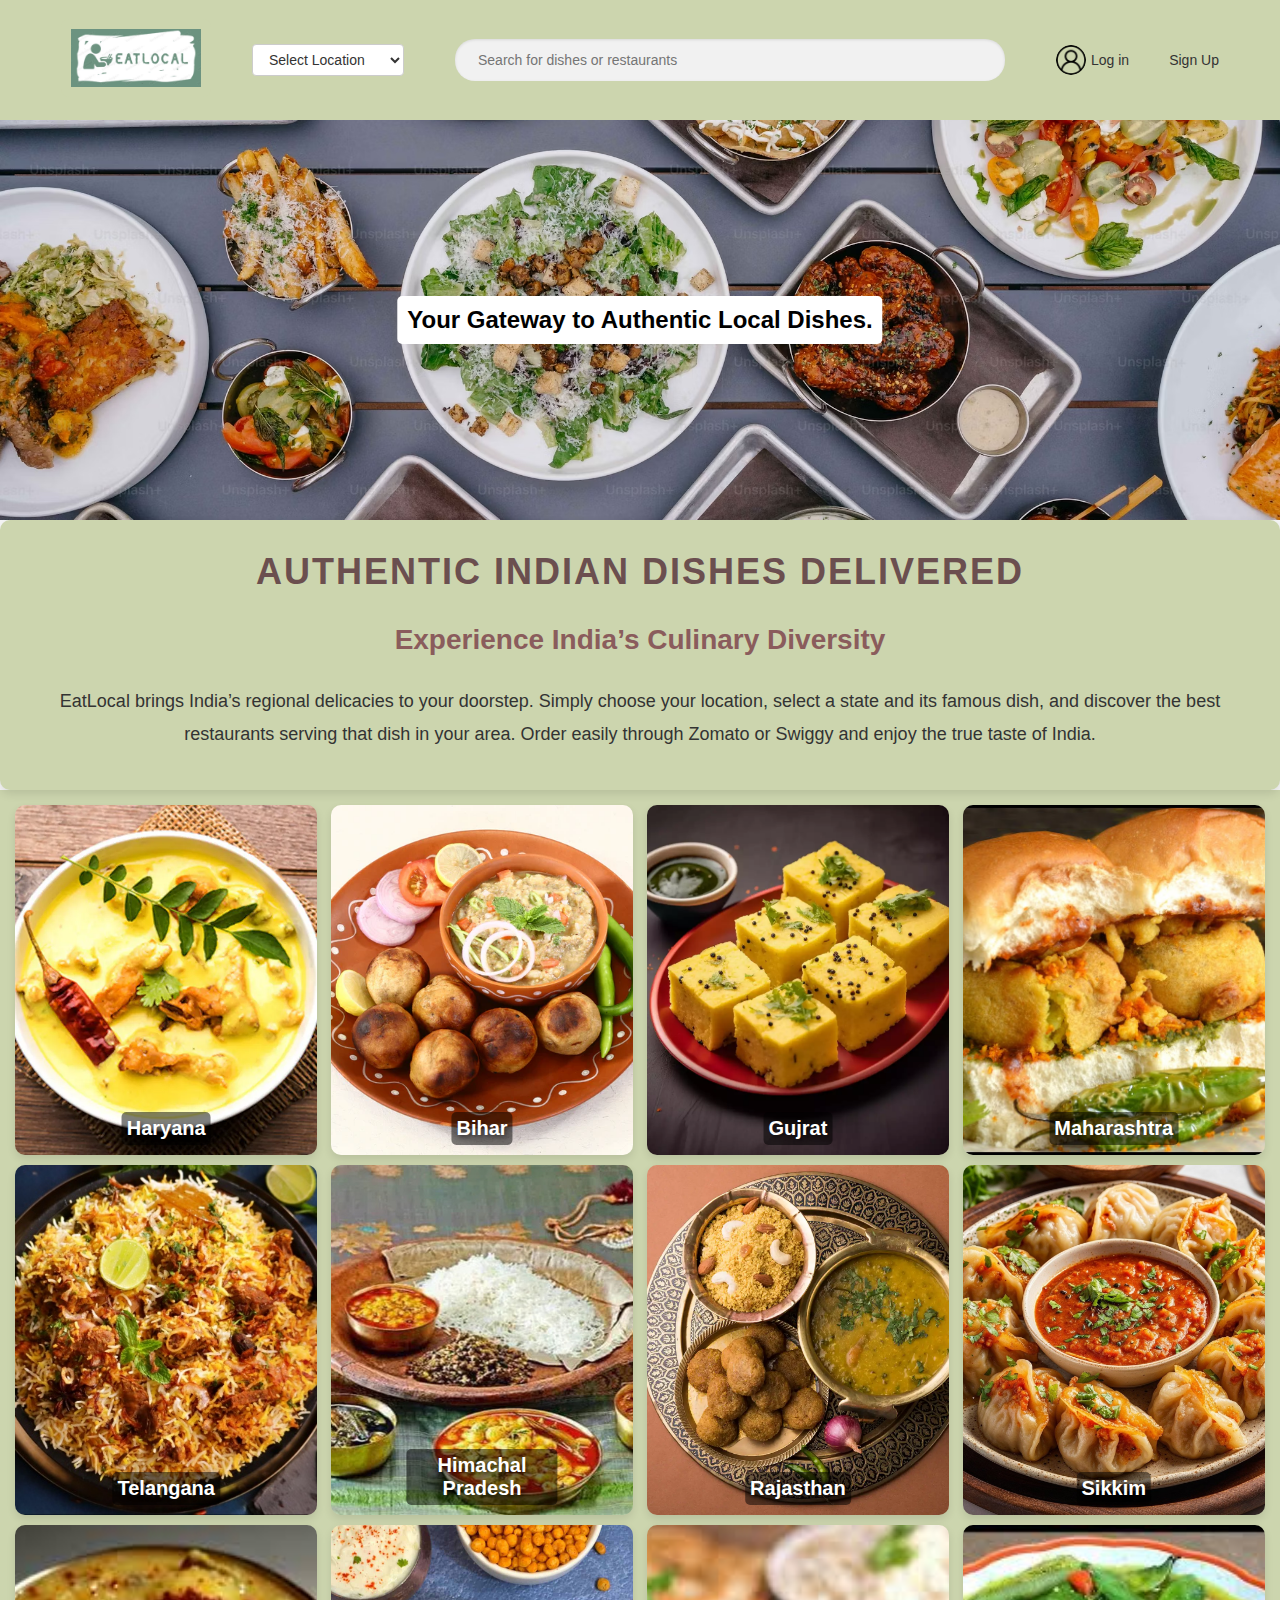
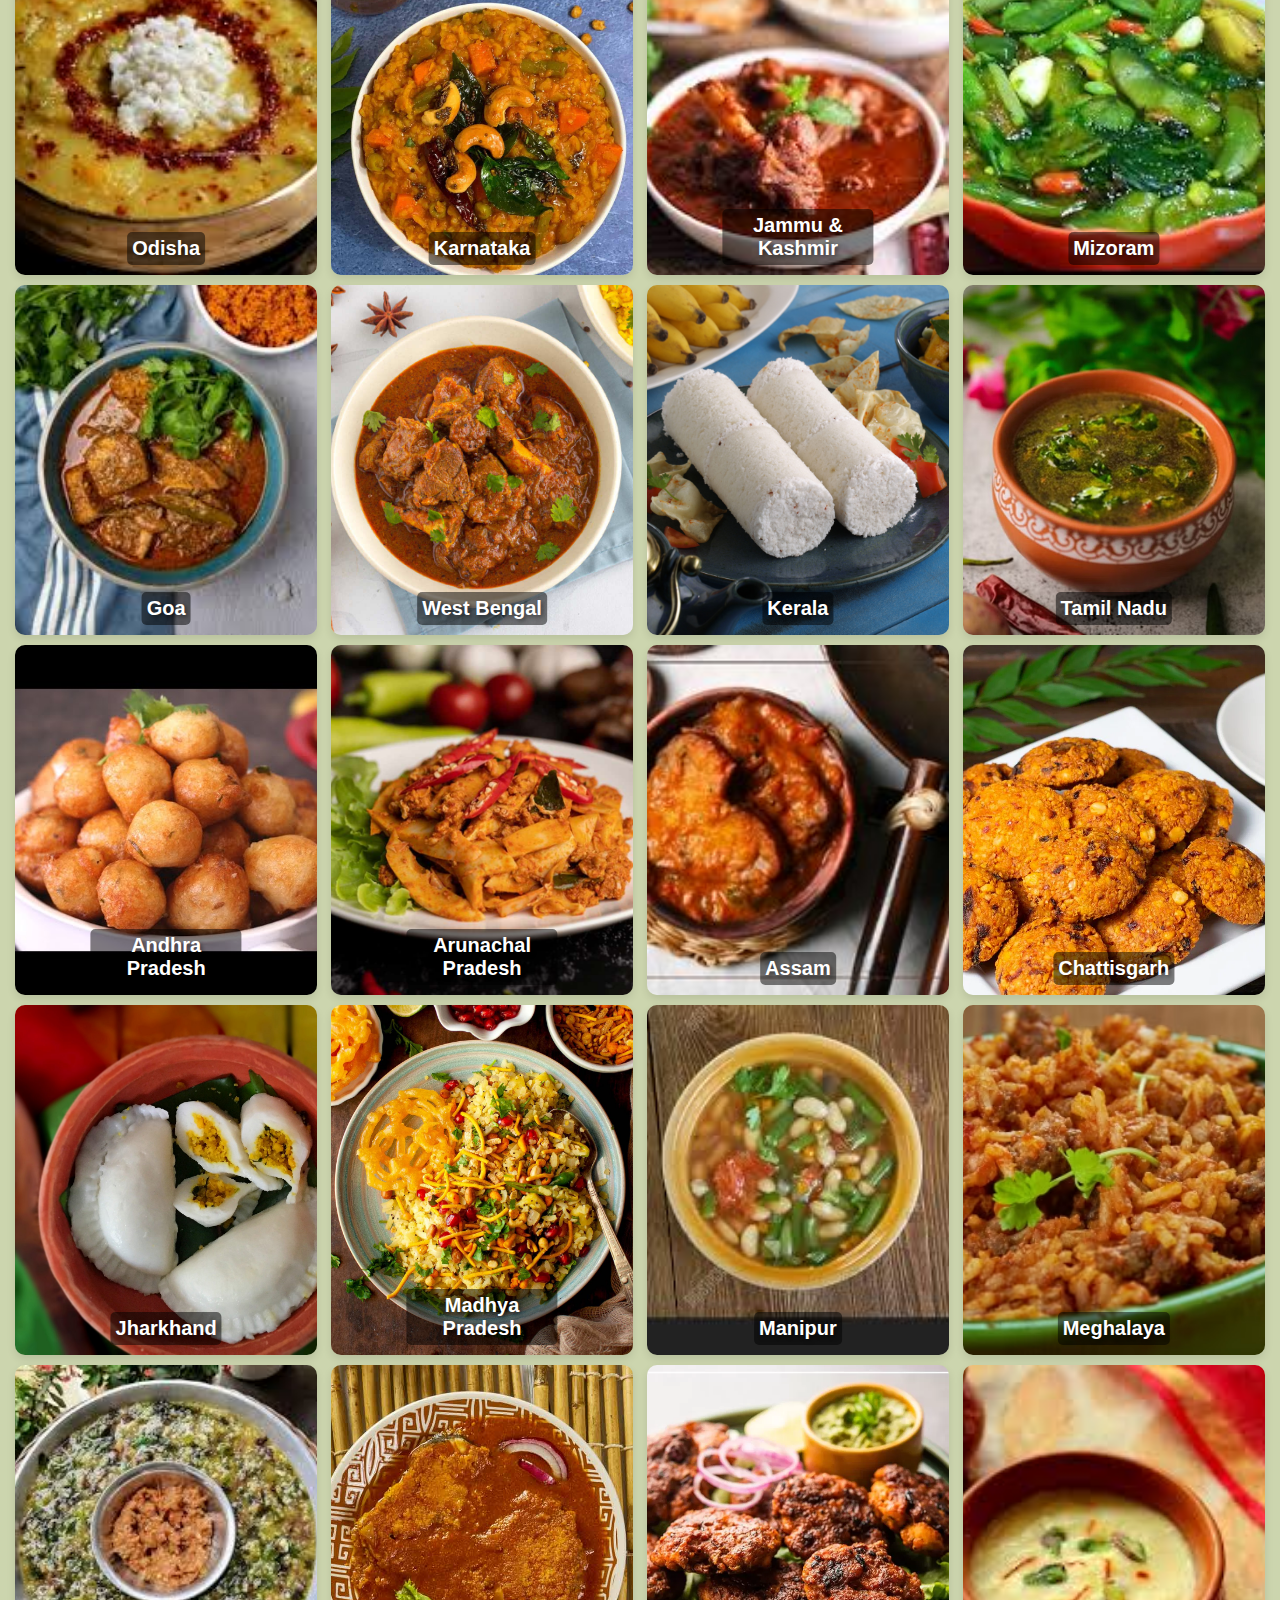
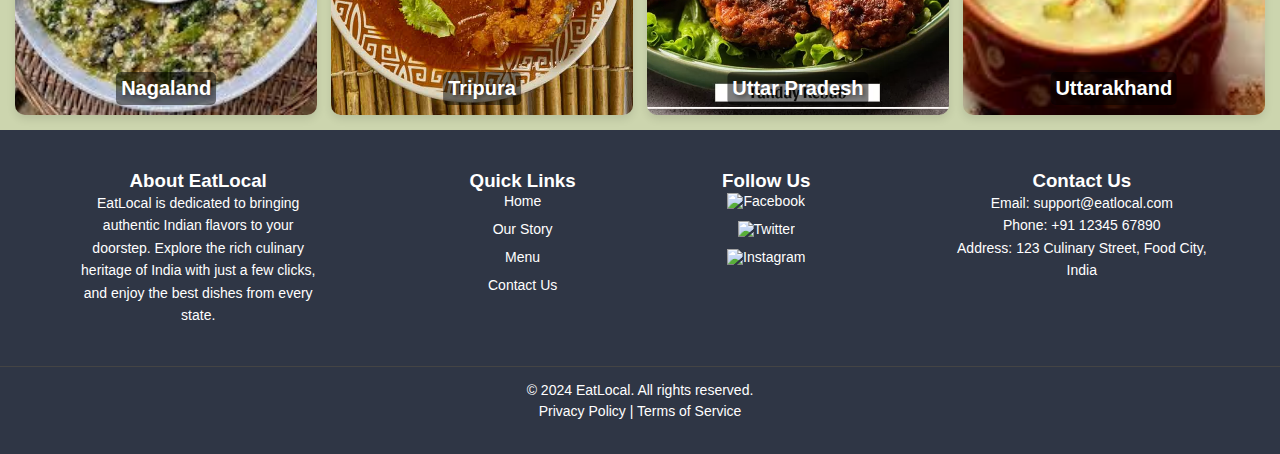
==== index.html @ e60c588b "Add the files" ====
<!DOCTYPE html>
<html lang="en">
<head>
    <meta charset="UTF-8">
    <meta name="viewport" content="width=device-width, initial-scale=1.0">
    <title>EatLocal</title>
    <link rel="stylesheet" href="css/style.css">
</head>
<body>
    <header>
        <div class="navbar">
            <div class="navlogo">
                <img src="img/logo.jpg" alt="EatLocal Logo" class="logo-icon">
            </div>
            <div class="navlocation">
                <select class="select-location" id="location-dropdown">
                    <option disabled selected>Select Location</option>
                    <option value="current">Current Location</option>
                    <option value="specific">Specific Location</option>
                </select>
            </div>
            <div class="search-bar">
                <input type="text" id="search-input" placeholder="Search for dishes or restaurants">
            </div>
            <div class="nav-account">
                <div class="nav-login" id="login-btn">
                    <img src="img/image.png" alt="Account Icon" class="account-icon">
                    <span>Log in</span>
                </div>
                <div class="nav-signup" id="signup-btn">
                    <span>Sign Up</span>
                </div>
            </div>
        </div>
    </header>

    <!-- Login Modal -->
    <div id="login-modal" class="modal">
        <div class="modal-content">
            <span class="close-btn" id="close-modal">&times;</span>
            <h2>Login</h2>
            <form>
                <label for="username">Username:</label>
                <input type="text" id="username" name="username" required>

                <label for="password">Password:</label>
                <input type="password" id="password" name="password" required>

                <button type="submit">Login</button>
            </form>
        </div>
    </div>

    <!-- Sign Up Modal -->
    <div id="signup-modal" class="modal">
        <div class="modal-content">
            <span class="close-btn" id="close-signup-modal">&times;</span>
            <h2>Sign Up</h2>
            <form>
                <label for="signup-username">Username:</label>
                <input type="text" id="signup-username" name="signup-username" required>

                <label for="signup-password">Password:</label>
                <input type="password" id="signup-password" name="signup-password" required>

                <button type="submit">Sign Up</button>
            </form>
        </div>
    </div>
    <div class="frontImage">
        <div class="tagline">
            <p>Your Gateway to Authentic Local Dishes.</p>
        </div>
    </div>
    <div class="content-section">
        <h1>Authentic Indian Dishes Delivered</h1>
        <h2>Experience India’s Culinary Diversity</h2>
        <p>EatLocal brings India’s regional delicacies to your doorstep. Simply choose your location, select a state and its famous dish, and discover the best restaurants serving that dish in your area. Order easily through Zomato or Swiggy and enjoy the true taste of India.</p>
    </div>
    <div class="state_Section">
        <div class="state haryana">
            <img id="haryana-image" src="img/haryana.png" alt="kadi pakoda" style="cursor: pointer;">

            <div class="state-name">Haryana</div>
        </div>
        <div class="state bihar">
            <img src="img/Bihar.png" alt="liti chokha">
            <div class="state-name">Bihar</div>
        </div>
        <div class="state gujrat">
            <img src="img/gujrat.png" alt="dohka">
            <div class="state-name">Gujrat</div>
        </div>
        <div class="state maharashtra">
            <img src="img/maharashtra.png" alt="vada pav">
            <div class="state-name">Maharashtra</div>
        </div>
        <div class="state telangana">
            <img src="img/telangana.png" alt="biryani">
            <div class="state-name">Telangana</div>
        </div>
        <div class="state himachal">
            <img src="img/himachal.png" alt="dham">
            <div class="state-name">Himachal Pradesh</div>
        </div>
        <div class="state rajasthan">
            <img src="img/rajasthan.png" alt="dal-bati churma ">
            <div class="state-name">Rajasthan</div>
        </div>
        <div class="state sikkim">
            <img src="img/sikkim.png" alt="momos">
            <div class="state-name">Sikkim</div>
        </div>
        <div class="state odisha">
            <img src="img/odisha.png" alt="dalma">
            <div class="state-name">Odisha</div>
        </div>
        <div class="state karnataka">
            <img src="img/Karnataka.png" alt="bisibele bath">
            <div class="state-name">Karnataka</div>
        </div>
        <div class="state jammukashmir">
            <img src="img/kashmir.png" alt="mutton rogan josh">
            <div class="state-name">Jammu & Kashmir</div>
        </div>
        <div class="state mizoram">
            <img src="img/mizoram.png" alt="bai">
            <div class="state-name">Mizoram</div>
        </div>
        <div class="state goa">
            <img src="img/goa.png" alt="fish cury">
            <div class="state-name">Goa</div>
        </div>
        <div class="state westbengal">
            <img src="img/westbengal.png" alt="Mutton gosh">
            <div class="state-name">West Bengal</div>
        </div>
        <div class="state kerala">
            <img src="img/kerala.png" alt="Puttu and kadala curry">
            <div class="state-name">Kerala</div>
        </div>
        <div class="state tamilnadu">
            <img src="img/tamilnadu.png" alt="Rasam">
            <div class="state-name">Tamil Nadu</div>
        </div>
        <div class="state andhrapradesh">
            <img src="img/andrapradesh.png" alt="punugulu">
            <div class="state-name">Andhra Pradesh</div>
        </div>
        <div class="state arunachalpradesh">
            <img src="img/arunachalpradesh.png" alt="pika pila">
            <div class="state-name">Arunachal Pradesh</div>
        </div>
        <div class="state assam">
            <img src="img/assam.png" alt="Masor tenga">
            <div class="state-name">Assam</div>
        </div>
        <div class="state chattisgarh">
            <img src="img/chattisgrah.png" alt="Bafauri">
            <div class="state-name">Chattisgarh</div>
        </div>
        <div class="state jharkhand">
            <img src="img/jharkhand.png" alt="Pitha">
            <div class="state-name">Jharkhand</div>
        </div>
        <div class="state madhyapradesh">
            <img src="img/madhyapradesh.png" alt="Poha">
            <div class="state-name">Madhya Pradesh</div>
        </div>
        <div class="state manipur">
            <img src="img/manipur.png" alt="chamthong">
            <div class="state-name">Manipur</div>
        </div>
        <div class="state meghalaya">
            <img src="img/meghalaya.png" alt="Jadoh">
            <div class="state-name">Meghalaya</div>
        </div>
        <div class="state nagaland">
            <img src="img/nagaland.png" alt="Galho">
            <div class="state-name">Nagaland</div>
        </div>
        <div class="state tripura">
            <img src="img/tripura.png" alt="Mui borok">
            <div class="state-name">Tripura</div>
        </div>
        <div class="state uttarpradesh">
            <img src="img/uttarpradesh.png" alt="Shami kebab">
            <div class="state-name">Uttar Pradesh</div>
        </div>
        <div class="state uttarakhand">
            <img src="img/uttarakhand.png" alt="Rabri">
            <div class="state-name">Uttarakhand</div>
        </div>
    </div>
    <!-- Footer Section -->
    <!-- Footer -->
    <footer>
        <div class="footer-container">
            <div class="footer-about">
                <h3>About EatLocal</h3>
                <p>EatLocal is dedicated to bringing authentic Indian flavors to your doorstep. Explore the rich culinary heritage of India with just a few clicks, and enjoy the best dishes from every state.</p>
            </div>
            <div class="footer-links">
                <h3>Quick Links</h3>
                <ul>
                    <li><a href="#">Home</a></li>
                    <li><a href="#">Our Story</a></li>
                    <li><a href="#">Menu</a></li>
                    <li><a href="#">Contact Us</a></li>
                </ul>
            </div>
            <div class="footer-social">
                <h3>Follow Us</h3>
                <ul>
                    <li><a href="#"><img src="img/facebook-icon.png" alt="Facebook"></a></li>
                    <li><a href="#"><img src="img/twitter-icon.png" alt="Twitter"></a></li>
                    <li><a href="#"><img src="img/instagram-icon.png" alt="Instagram"></a></li>
                </ul>
            </div>
            <div class="footer-contact">
                <h3>Contact Us</h3>
                <p>Email: support@eatlocal.com</p>
                <p>Phone: +91 12345 67890</p>
                <p>Address: 123 Culinary Street, Food City, India</p>
            </div>
        </div>
        <div class="footer-bottom">
            <p>&copy; 2024 EatLocal. All rights reserved.</p>
            <p><a href="#">Privacy Policy</a> | <a href="#">Terms of Service</a></p>
        </div>
    </footer>

    
    
    
    <script src="js/app.js"></script>
</body>
</html>
---- css/style.css ----
/* General Reset */
:root{
    --primary: #f5f5f5;
    --secondary: #6b4f4f;
    --accent: #8a5c5c;
    --highlight: #34495e;
    --textColor: #333;
    --backgroundColor: #ffffff;
    --borderRadius: 10px;
    --contentColor:#CCD5AE;
}

* {
    margin: 0;
    padding: 0;
    font-family: 'Arial', sans-serif;
    box-sizing: border-box;
}

body {
    background-color: var(--primary);
    color: var(--textColor);
}

/* Navbar Styles */
.navbar {
    display: flex;
    align-items: center;
    justify-content: space-evenly;
    padding: 0 20px;
    background-color: #CCD5AE;
    color: var(--textColor);
    box-shadow: 0 2px 10px rgba(0, 0, 0, 0.1);
    height: 120px;
    width: 100%;
}


.navlogo .logo-icon {
    width: 150px;
    height: auto;
    background-color: #CCD5AE;
    padding: 10px;
    border-radius: 8px;
    display: inline-block;
}

.navlogo .logo-icon img {
    width: 100%;
    height: auto;
    display: block;
}

.navlocation .select-location {
    padding: 6px 12px;
    font-size: 14px;
    border-radius: 4px;
    border: 1px solid #ccc;
    background-color: #fff;
    color: #333;
    margin-right: 10px;
}

.search-bar {
    display: flex;
    align-items: center;
    background-color: #f1f1f1;
    border-radius: 20px;
    padding: 5px 15px;
    width: 550px;
    box-shadow: inset 0px 1px 3px rgba(0, 0, 0, 0.1);
    margin-right: 10px;
}

#search-input {
    width: 100%;
    font-size: 14px;
    border: none;
    background: none;
    outline: none;
    color: #333;
    padding: 8px;
}

.nav-account {
    display: flex;
    align-items: center;
}

.nav-login {
    display: flex;
    align-items: center;
    cursor: pointer;
    margin-right: 20px;
}

.account-icon {
    width: 30px;
    height: 30px;
    border-radius: 50%;
    object-fit: cover;
    margin-right: 5px;
}

.nav-login span, .nav-signup span {
    font-size: 14px;
    color: #333;
}

.nav-signup {
    cursor: pointer;
    margin-left: 20px;
}

/* Modal Styles */
.modal {
    display: none;
    position: fixed;
    z-index: 1000;
    left: 0;
    top: 0;
    width: 100%;
    height: 100%;
    background-color: rgba(0, 0, 0, 0.5);
    justify-content: center;
    align-items: center;
}

.modal-content {
    background-color: #fff;
    padding: 30px;
    border-radius: 10px;
    width: 350px;
    box-shadow: 0px 2px 10px rgba(0, 0, 0, 0.3);
    text-align: center;
}

.close-btn {
    color: #333;
    float: right;
    font-size: 28px;
    font-weight: bold;
    cursor: pointer;
}

.close-btn:hover {
    color: #e74c3c;
}

.modal-content h2 {
    margin-bottom: 20px;
    color: #34495e;
}

.modal-content label {
    display: block;
    margin: 10px 0;
    text-align: left;
    color: #34495e;
}

.modal-content input[type="text"],
.modal-content input[type="password"] {
    width: 100%;
    padding: 10px;
    margin: 10px 0;
    border-radius: 5px;
    border: 1px solid #bdc3c7;
    box-sizing: border-box;
    font-size: 16px;
}

.modal-content button {
    padding: 12px 20px;
    background-color: #34495e;
    color: #fff;
    border: none;
    border-radius: 5px;
    font-size: 16px;
    cursor: pointer;
    transition: background-color 0.3s ease;
}

.modal-content button:hover {
    background-color: #2c3e50;
}

/* Image Banner Section */
.frontImage {
    position: relative;
    width: 100%;
    height: 400px; 
    background-image: url('../img/banner.png'); 
    background-size: cover; 
    background-position: center; 
    background-repeat: no-repeat; 
}

.tagline {
    position: absolute;
    top: 50%;
    left: 50%;
    transform: translate(-50%, -50%);
    color: black;
    font-size: 24px;
    font-weight: bold;
    text-align: center;
    background-color: white; 
    padding: 10px;
    border-radius: 5px;
}

/* Content Section */
.content-section {
    max-width: 100%;
    padding: 20px;
    font-family: 'Arial', sans-serif;
    line-height: 1.8;
    color: var(--textColor);
    background-color: var(--contentColor);
    border-radius: var(--borderRadius);
    box-shadow: 0 4px 10px rgba(0, 0, 0, 0.1);
    transition: box-shadow 0.3s ease;
    position: relative; 
    overflow: hidden; 
}

.content-section:hover {
    box-shadow: 0 6px 15px rgba(0, 0, 0, 0.2);
}

/* Heading and Paragraph Styles */
.content-section h1 {
    font-size: 36px;
    color: var(--secondary);
    text-align: center;
    margin-bottom: 10px;
    font-weight: 700;
    text-transform: uppercase;
    letter-spacing: 2px;
}

.content-section h2 {
    font-size: 28px;
    color: var(--accent);
    text-align: center;
    margin-bottom: 20px;
    font-weight: 600;
}

.content-section p {
    font-size: 18px;
    text-align: center;
    margin-bottom: 20px;
    line-height: 1.8;
    color: var(--textColor);
}

.content-section a {
    color: var(--highlight);
    text-decoration: none;
    font-weight: 600;
    border-bottom: 2px solid transparent;
    transition: color 0.3s ease, border-bottom 0.3s ease;
}

.content-section a:hover {
    color: var(--secondary);
    border-bottom: 2px solid var(--secondary);
}
/* Container for state sections */
.state_Section {
    display: flex;
    justify-content: space-between; 
    align-items: center; 
    flex-wrap: wrap;
    padding: 10px; 
    background-color:#CCD5AE ; 
}

/* Individual state container */
.state {
    position: relative;
    width: 24%; 
    height: 350px; 
    margin: 5px; 
    overflow: hidden; 
    display: flex;
    align-items: center; 
    justify-content: center; 
    border-radius: 10px; 
    box-shadow: 0 4px 8px rgba(0, 0, 0, 0.1); 
}

/* Individual state container */
.state {
    position: relative;
    width: 24%; 
    height: 350px; 
    margin: 5px; 
    overflow: hidden; 
    display: flex;
    align-items: center; 
    justify-content: center; 
    border-radius: 10px; 
    box-shadow: 0 4px 8px rgba(0, 0, 0, 0.1); 
}

/* State image */
.state img {
    width: 100%; 
    height: 100%; 
    object-fit: cover; 
    display: block; 
}

/* State name overlay */
.state-name {
    position: absolute;
    bottom: 10px; 
    left: 50%;
    transform: translateX(-50%);
    color: white; 
    font-size: 20px; 
    font-weight: bold;
    text-shadow: 2px 2px 4px rgba(0, 0, 0, 0.5); 
    text-align: center; 
    background-color: rgba(0, 0, 0, 0.5); 
    padding: 5px;
    border-radius: 5px;
}
/* Footer Styles */
footer {
    background-color: #2F3645;
    color: #fff;
    padding: 20px 0;
    text-align: center;
    font-family: Arial, sans-serif;
}

.footer-container {
    display: flex;
    flex-wrap: wrap;
    justify-content: space-around;
    padding: 20px 0;
}

.footer-about,
.footer-links,
.footer-social,
.footer-contact {
    margin-bottom: 20px;
    max-width: 250px;
}

.footer-about p,
.footer-contact p {
    font-size: 14px;
    line-height: 1.6;
}

.footer-links ul,
.footer-social ul {
    list-style-type: none;
    padding: 0;
}

.footer-links ul li,
.footer-social ul li {
    margin-bottom: 10px;
}

.footer-links ul li a,
.footer-social ul li a {
    color: #fff;
    text-decoration: none;
    font-size: 14px;
}

.footer-social ul li a img {
    width: 24px;
    height: 24px;
}

.footer-bottom {
    border-top: 1px solid #444;
    padding: 10px 0;
    font-size: 14px;
}

.footer-bottom p {
    margin: 5px 0;
}

.footer-bottom a {
    color: #fff;
    text-decoration: none;
}

.footer-bottom a:hover {
    text-decoration: underline;
}
@media (max-width: 768px) {
    /* Adjust layout for smaller screens */
}

/* Haryana Speciality */
#Haryana-Specials{
    display: flex;
    align-items: center;
    justify-content: space-evenly;
    padding: 0 20px;
    background-color: #CCD5AE;
    color: var(--textColor);
    box-shadow: 0 2px 10px rgba(0, 0, 0, 0.1);
    height: 120px;
    width: 100%;
}
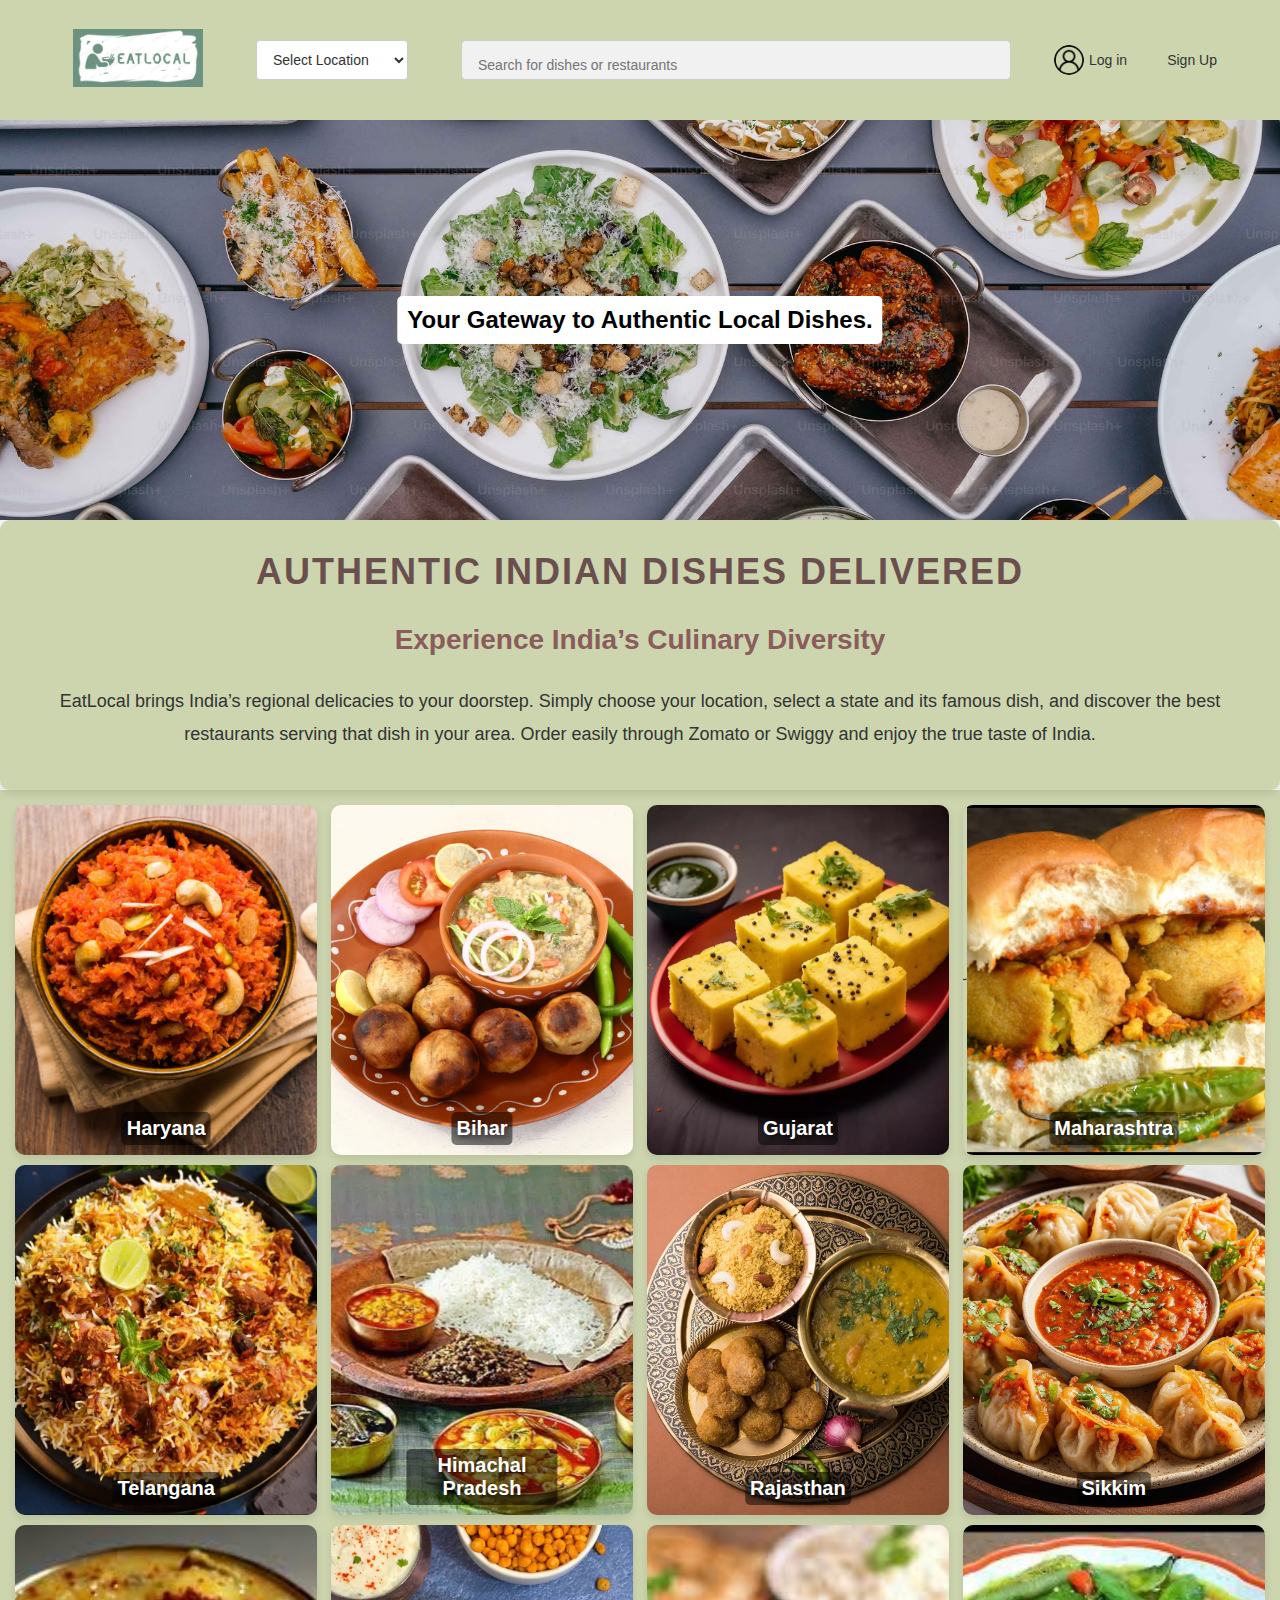
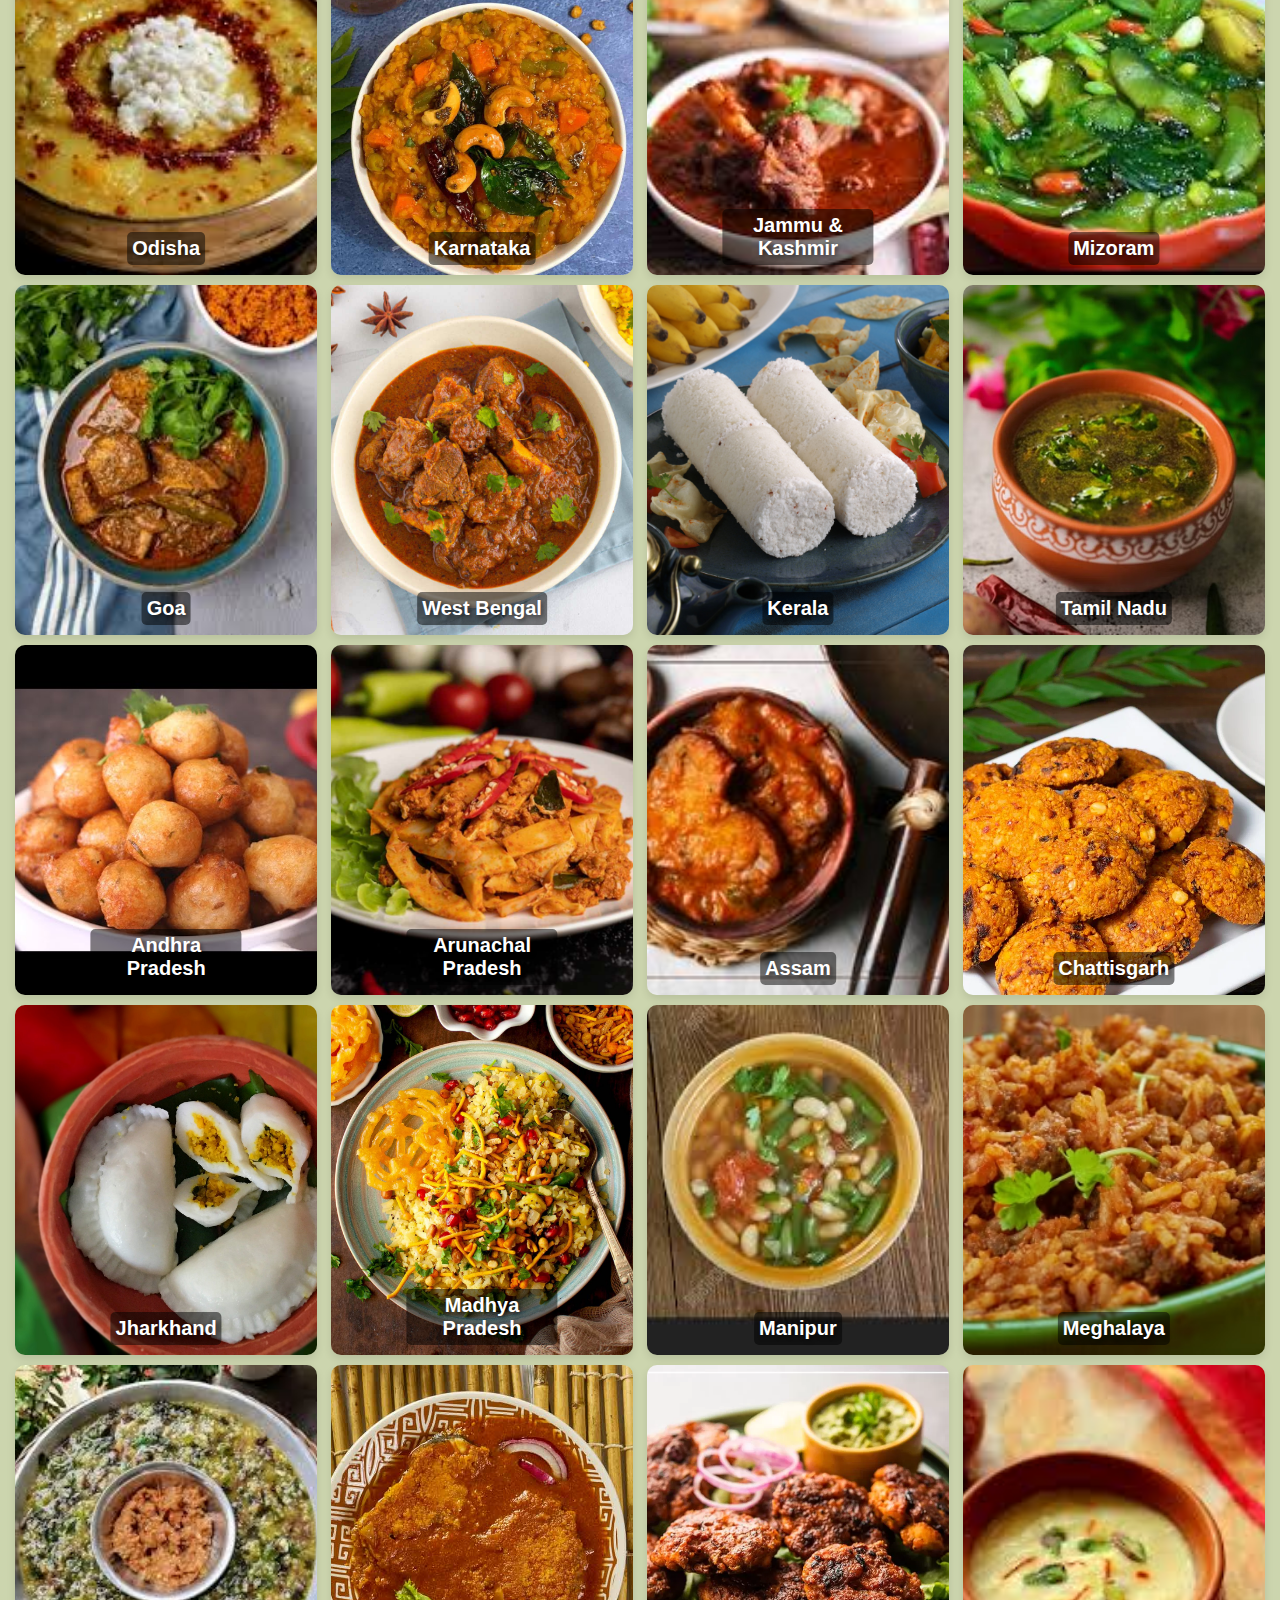
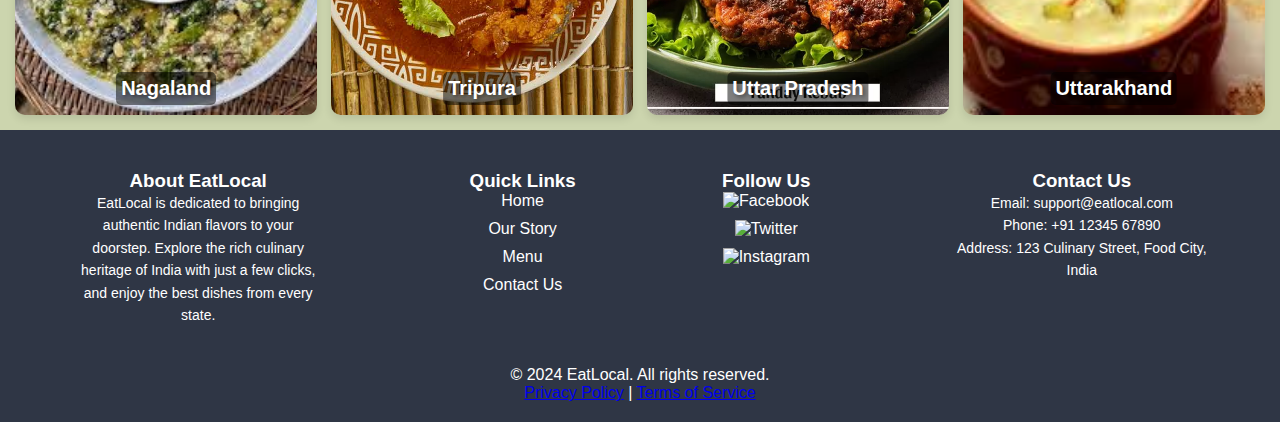
==== commit 1f5a7f33: "All the files" ====
--- a/index.html
+++ b/index.html
@@ -89,9 +89,9 @@
         </div>
         <div class="state gujrat">
             <img src="img/gujrat.png" alt="dohka">
-            <div class="state-name">Gujrat</div>
-        </div>
-        <div class="state maharashtra">
+            <div class="state-name">Gujarat</div>
+        </div>
+        <div class="state maharashtra">~
             <img src="img/maharashtra.png" alt="vada pav">
             <div class="state-name">Maharashtra</div>
         </div>
--- a/css/style.css
+++ b/css/style.css
@@ -1,5 +1,5 @@
 /* General Reset */
-:root{
+:root {
     --primary: #f5f5f5;
     --secondary: #6b4f4f;
     --accent: #8a5c5c;
@@ -7,7 +7,7 @@
     --textColor: #333;
     --backgroundColor: #ffffff;
     --borderRadius: 10px;
-    --contentColor:#CCD5AE;
+    --contentColor: #CCD5AE;
 }
 
 * {
@@ -34,7 +34,6 @@
     height: 120px;
     width: 100%;
 }
-
 
 .navlogo .logo-icon {
     width: 150px;
@@ -52,6 +51,7 @@
 }
 
 .navlocation .select-location {
+    height: 40px;
     padding: 6px 12px;
     font-size: 14px;
     border-radius: 4px;
@@ -62,14 +62,13 @@
 }
 
 .search-bar {
-    display: flex;
-    align-items: center;
+    height: 40px;
+    width: 550px;
+    padding: 8px;
     background-color: #f1f1f1;
-    border-radius: 20px;
-    padding: 5px 15px;
-    width: 550px;
-    box-shadow: inset 0px 1px 3px rgba(0, 0, 0, 0.1);
-    margin-right: 10px;
+    font-size: 1.1em;
+    border: 1px solid #ccc;
+    border-radius: 5px;
 }
 
 #search-input {
@@ -102,7 +101,8 @@
     margin-right: 5px;
 }
 
-.nav-login span, .nav-signup span {
+.nav-login span,
+.nav-signup span {
     font-size: 14px;
     color: #333;
 }
@@ -189,11 +189,11 @@
 .frontImage {
     position: relative;
     width: 100%;
-    height: 400px; 
-    background-image: url('../img/banner.png'); 
-    background-size: cover; 
-    background-position: center; 
-    background-repeat: no-repeat; 
+    height: 400px;
+    background-image: url('../img/banner.png');
+    background-size: cover;
+    background-position: center;
+    background-repeat: no-repeat;
 }
 
 .tagline {
@@ -205,7 +205,7 @@
     font-size: 24px;
     font-weight: bold;
     text-align: center;
-    background-color: white; 
+    background-color: white;
     padding: 10px;
     border-radius: 5px;
 }
@@ -221,8 +221,8 @@
     border-radius: var(--borderRadius);
     box-shadow: 0 4px 10px rgba(0, 0, 0, 0.1);
     transition: box-shadow 0.3s ease;
-    position: relative; 
-    overflow: hidden; 
+    position: relative;
+    overflow: hidden;
 }
 
 .content-section:hover {
@@ -268,67 +268,55 @@
     color: var(--secondary);
     border-bottom: 2px solid var(--secondary);
 }
+
 /* Container for state sections */
 .state_Section {
     display: flex;
-    justify-content: space-between; 
-    align-items: center; 
+    justify-content: space-between;
+    align-items: center;
     flex-wrap: wrap;
-    padding: 10px; 
-    background-color:#CCD5AE ; 
+    padding: 10px;
+    background-color: #CCD5AE;
 }
 
 /* Individual state container */
 .state {
     position: relative;
-    width: 24%; 
-    height: 350px; 
-    margin: 5px; 
-    overflow: hidden; 
-    display: flex;
-    align-items: center; 
-    justify-content: center; 
-    border-radius: 10px; 
-    box-shadow: 0 4px 8px rgba(0, 0, 0, 0.1); 
-}
-
-/* Individual state container */
-.state {
-    position: relative;
-    width: 24%; 
-    height: 350px; 
-    margin: 5px; 
-    overflow: hidden; 
-    display: flex;
-    align-items: center; 
-    justify-content: center; 
-    border-radius: 10px; 
-    box-shadow: 0 4px 8px rgba(0, 0, 0, 0.1); 
+    width: 24%;
+    height: 350px;
+    margin: 5px;
+    overflow: hidden;
+    display: flex;
+    align-items: center;
+    justify-content: center;
+    border-radius: 10px;
+    box-shadow: 0 4px 8px rgba(0, 0, 0, 0.1);
 }
 
 /* State image */
 .state img {
-    width: 100%; 
-    height: 100%; 
-    object-fit: cover; 
-    display: block; 
+    width: 100%;
+    height: 100%;
+    object-fit: cover;
+    display: block;
 }
 
 /* State name overlay */
 .state-name {
     position: absolute;
-    bottom: 10px; 
+    bottom: 10px;
     left: 50%;
     transform: translateX(-50%);
-    color: white; 
-    font-size: 20px; 
+    color: white;
+    font-size: 20px;
     font-weight: bold;
-    text-shadow: 2px 2px 4px rgba(0, 0, 0, 0.5); 
-    text-align: center; 
-    background-color: rgba(0, 0, 0, 0.5); 
+    text-shadow: 2px 2px 4px rgba(0, 0, 0, 0.5);
+    text-align: center;
+    background-color: rgba(0, 0, 0, 0.5);
     padding: 5px;
     border-radius: 5px;
 }
+
 /* Footer Styles */
 footer {
     background-color: #2F3645;
@@ -374,45 +362,67 @@
 .footer-social ul li a {
     color: #fff;
     text-decoration: none;
-    font-size: 14px;
-}
-
-.footer-social ul li a img {
-    width: 24px;
-    height: 24px;
-}
-
-.footer-bottom {
-    border-top: 1px solid #444;
-    padding: 10px 0;
-    font-size: 14px;
-}
-
-.footer-bottom p {
-    margin: 5px 0;
-}
-
-.footer-bottom a {
-    color: #fff;
-    text-decoration: none;
-}
-
-.footer-bottom a:hover {
-    text-decoration: underline;
-}
-@media (max-width: 768px) {
-    /* Adjust layout for smaller screens */
-}
-
-/* Haryana Speciality */
-#Haryana-Specials{
-    display: flex;
-    align-items: center;
-    justify-content: space-evenly;
-    padding: 0 20px;
-    background-color: #CCD5AE;
-    color: var(--textColor);
-    box-shadow: 0 2px 10px rgba(0, 0, 0, 0.1);
-    height: 120px;
-    width: 100%;
-}
+    transition: color 0.3s;
+}
+
+.footer-links ul li a:hover,
+.footer-social ul li a:hover {
+    color: #f1c40f;
+}
+
+/* Media Queries for Responsiveness */
+@media (max-width: 1200px) {
+    .state {
+        width: 30%; 
+    }
+}
+
+@media (max-width: 900px) {
+    .state {
+        width: 45%; 
+    }
+
+    .frontImage {
+        height: 300px;
+    }
+}
+
+@media (max-width: 600px) {
+    .state {
+        width: 100%; 
+    }
+
+    .navbar {
+        flex-direction: column;
+        align-items: flex-start;
+        padding: 10px;
+    }
+
+    .navlocation .select-location {
+        margin-bottom: 10px;
+
+    .search-bar {
+        width: 100%; 
+    }
+
+    .frontImage {
+        height: 200px; 
+    }
+
+    .content-section {
+        padding: 10px; 
+    }
+
+    .content-section h1 {
+        font-size: 28px;
+    }
+
+    .content-section h2 {
+        font-size: 24px; 
+    }
+
+    .content-section p {
+        font-size: 16px;
+    }
+}
+}